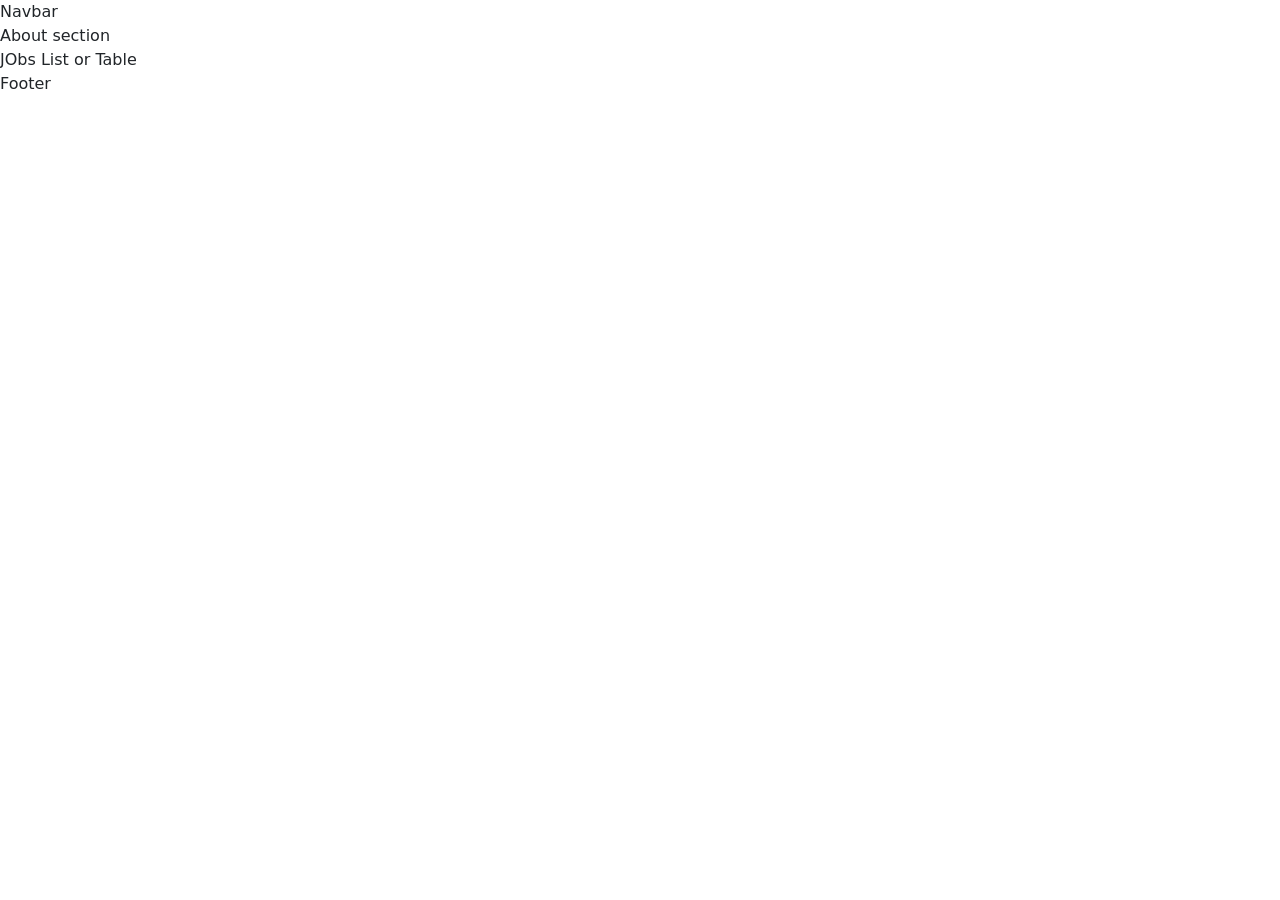
==== src/index.html @ fd12a552 "added bootsrtip" ====
<!DOCTYPE html>
<html lang="en">
<head>
    <meta charset="UTF-8">
    <meta name="viewport" content="width=device-width, initial-scale=1.0">
    <title>Jovian</title>
    <link href="https://cdn.jsdelivr.net/npm/bootstrap@5.3.8/dist/css/bootstrap.min.css" rel="stylesheet" integrity="sha384-sRIl4kxILFvY47J16cr9ZwB07vP4J8+LH7qKQnuqkuIAvNWLzeN8tE5YBujZqJLB" crossorigin="anonymous">

</head>
<body>
    <div> Navbar</div>
    <div> About section</div>
    <div> JObs List or Table</div>
    <div> Footer</div>
    <script src="https://cdn.jsdelivr.net/npm/bootstrap@5.3.8/dist/js/bootstrap.bundle.min.js" integrity="sha384-FKyoEForCGlyvwx9Hj09JcYn3nv7wiPVlz7YYwJrWVcXK/BmnVDxM+D2scQbITxI" crossorigin="anonymous"></script>

</body>
</html>
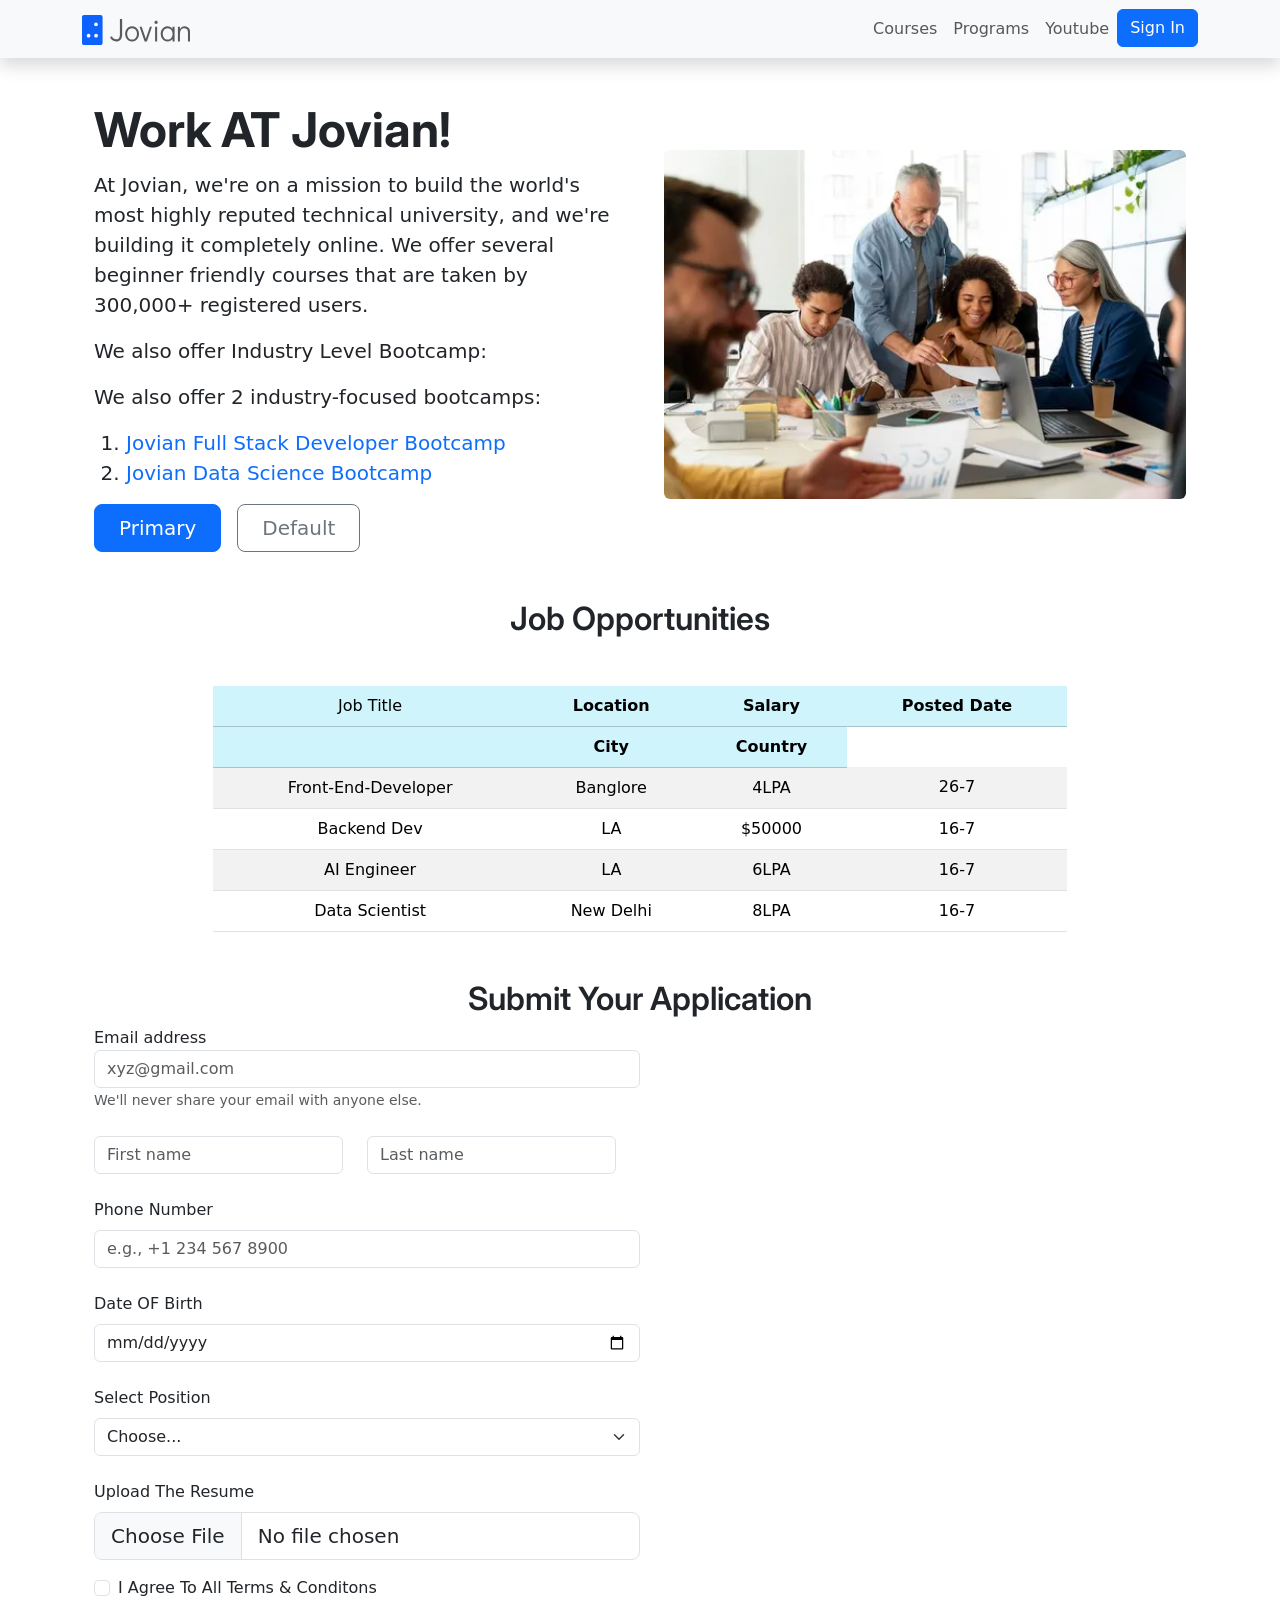
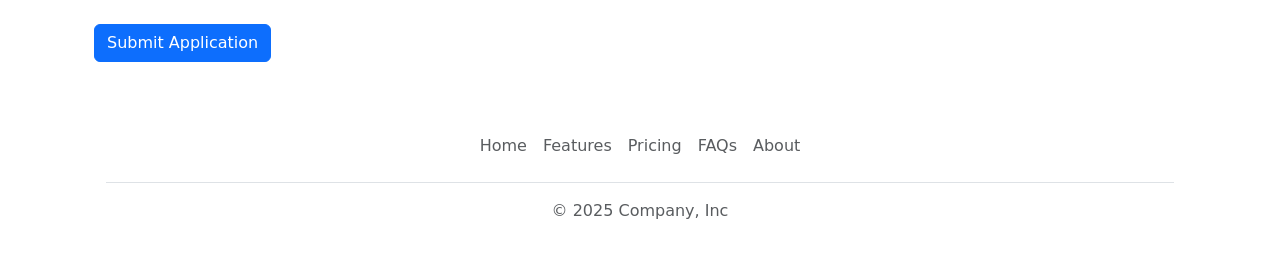
==== commit cd467a57: "Modified Using Bootstrap" ====
--- a/src/index.html
+++ b/src/index.html
@@ -1,18 +1,305 @@
-<!DOCTYPE html>
+<!doctype html>
 <html lang="en">
+
 <head>
-    <meta charset="UTF-8">
-    <meta name="viewport" content="width=device-width, initial-scale=1.0">
+    <meta charset="UTF-8" />
+    <meta name="viewport" content="width=device-width, initial-scale=1.0" />
     <title>Jovian</title>
-    <link href="https://cdn.jsdelivr.net/npm/bootstrap@5.3.8/dist/css/bootstrap.min.css" rel="stylesheet" integrity="sha384-sRIl4kxILFvY47J16cr9ZwB07vP4J8+LH7qKQnuqkuIAvNWLzeN8tE5YBujZqJLB" crossorigin="anonymous">
-
+    <link href="https://cdn.jsdelivr.net/npm/bootstrap@5.3.8/dist/css/bootstrap.min.css" rel="stylesheet"
+        integrity="sha384-sRIl4kxILFvY47J16cr9ZwB07vP4J8+LH7qKQnuqkuIAvNWLzeN8tE5YBujZqJLB" crossorigin="anonymous" />
+    <style>
+        :root {
+            --primary-colour: #3498db;
+            --secondary-colour: #2ecc71;
+            --font-size: 16px;
+        }
+
+        body {
+            /* background-color: var(--primary-colour); */
+            font-size: var(--font-size);
+        }
+    </style>
+    <link rel="preconnect" href="https://fonts.googleapis.com">
+    <link rel="preconnect" href="https://fonts.gstatic.com" crossorigin>
+    <link
+        href="https://fonts.googleapis.com/css2?family=Inter:ital,opsz,wght@0,14..32,100..900;1,14..32,100..900&display=swap"
+        rel="stylesheet">
+
+
+    <link rel="stylesheet" href="style.css" />
 </head>
+
 <body>
-    <div> Navbar</div>
-    <div> About section</div>
-    <div> JObs List or Table</div>
-    <div> Footer</div>
-    <script src="https://cdn.jsdelivr.net/npm/bootstrap@5.3.8/dist/js/bootstrap.bundle.min.js" integrity="sha384-FKyoEForCGlyvwx9Hj09JcYn3nv7wiPVlz7YYwJrWVcXK/BmnVDxM+D2scQbITxI" crossorigin="anonymous"></script>
+    <div>
+        <!-- logo -->
+        <nav class="navbar navbar-expand-lg bg-body-tertiary shadow">
+            <div class="container-md ">
+                <a class="navbar-brand" href="#"> <img id="logo" alt="Jovian Logo"
+                        src="images/d6f4074567727ce4d14de635e6debbbdc71b55f5.webp" height="60" class="d-md-none">
+                    <img id="logo" alt="Jovian Logo" src="images/jovian_logo.svg" height="30"
+                        class="d-md-inline d-none">
+                </a>
+
+                <button class="navbar-toggler" type="button" data-bs-toggle="collapse" data-bs-target="#navbarNav"
+                    aria-controls="navbarNav" aria-expanded="false" aria-label="Toggle navigation">
+                    <span class="navbar-toggler-icon"></span>
+                </button>
+                <div class="collapse navbar-collapse justify-content-end " id="navbarNav">
+                    <ul class="navbar-nav justify-content-end">
+                        <li class="nav-item">
+                            <a class="nav-link" aria-current="page" href="https://jovian.com/" target="_blank
+          ">Courses</a>
+                        </li>
+                        <li class="nav-item">
+                            <a class="nav-link" href="https://jovian.com/" target="_blank">Programs</a>
+                        </li>
+                        <li class="nav-item">
+                            <a class="nav-link" href="https://www.youtube.com/@jovianhq" target="_blank">Youtube</a>
+                        </li>
+                        <li class="nav-item">
+                            <!-- <a class="nav-link" href="https://jovian.com/" target="_blank">Sign In</a> -->
+                            <a class="btn btn-primary md-3" href="https://jovian.com/login" role="button">Sign In</a>
+                        </li>
+                    </ul>
+                </div>
+            </div>
+        </nav>
+    </div>
+
+    <!-- ABOUT JOVAIN SECTION -->
+    <div>
+        <div class="container col-xxl-8 px-4">
+            <div class="row flex-lg-row-reverse align-items-center g-5 py-5">
+                <div class="col-12 col-lg-6">
+                    <img src="images/people-working-as-team-company_23-2149136857.webp"
+                        class="d-block mx-lg-auto img-fluid rounded mx-auto mb-2 " alt="ppl-working-together"
+                        width="700" height="500" loading="lazy">
+                </div>
+                <div class="col-lg-6">
+
+                    <h1 class="display-5 fw-bold lh-1 mb-3 text-center text-lg-start"> Work AT Jovian! </h1>
+                    <p class="lead">At Jovian, we're on a mission to build the world's most highly reputed technical
+                        university, and we're building it completely online. We offer several beginner friendly courses
+                        that are taken by 300,000+ registered users.
+
+                    </p>
+                    <p class="lead"> We also offer Industry Level Bootcamp:
+                    <p class="lead">We also offer 2 industry-focused bootcamps:</p>
+                    <ol class="lead">
+                        <li>
+                            <a href="https://jovian.com">
+                                Jovian Full Stack Developer Bootcamp
+                            </a>
+                        </li>
+                        <li>
+                            <a href="https://www.jovian.com/data-science-bootcamp">
+                                Jovian Data Science Bootcamp
+                            </a>
+                        </li>
+                    </ol>
+
+                    </p>
+                    <div class="d-grid gap-2 d-md-flex justify-content-md-start">
+                        <button type="button" class="btn btn-primary btn-lg px-4 me-md-2">Primary</button>
+                        <button type="button" class="btn btn-outline-secondary btn-lg px-4">Default</button>
+
+                    </div>
+                </div>
+            </div>
+        </div>
+    </div>
+
+    <!-- JOBS LIST SECTION -->
+
+    <h2 class="text-center mb-5">Job Opportunities</h2>
+    <!-- JOBS LIST  Job Opportunities Bellow Dropdown Arrow👇-->
+    <!-- JOBS LIST  Job Opportunities Bellow Dropdown Arrow👇-->
+    <div class="container px-4 mt-5 d-md-none">
+        <div>
+            <div class="card mb-4">
+                <div class="card-body">
+                    <h5 class="card-title mb-3">Front-End-Developer</h5>
+                    <p class="card-text mb-1 text-body-secondary">Banglore , India , 12,00,000</p>
+                    <!-- <a href="#" class="btn btn-primary">go some</a> -->
+                </div>
+            </div>
+        </div>
+
+        <div>
+            <div class="card mb-4">
+                <div class="card-body">
+                    <h5 class="card-title mb-3">AI - Developer</h5>
+                    <p class="card-text mb-1 text-body-secondary">New Delhi,India,12,00,000</p>
+                    <!-- <a href="#" class="btn btn-primary">go some</a> -->
+                </div>
+            </div>
+        </div>
+
+        <div>
+            <div class="card mb-4">
+                <div class="card-body ">
+                    <h5 class="card-title mb-3">Data Scietist</h5>
+                    <p class="card-text mb-1 text-body-secondary text-centre">New York, $42,000</p>
+                    <!-- <a href="#" class="btn btn-primary">go some</a> -->
+                </div>
+            </div>
+        </div>
+
+        <div>
+            <div class="card mb-4">
+                <div class="card-body ">
+                    <h5 class="card-title mb-3">Devwloper</h5>
+                    <p class="card-text mb-1 text-body-secondary text-centre">Boston, $42,000</p>
+                    <!-- <a href="#" class="btn btn-primary">go some</a> -->
+                </div>
+            </div>
+        </div>
+
+    </div>
+
+    <!-- JOBS TABLE -->
+    <div class="mx-auto d-none d-md-block  col-lg-8 offset-lg-5" style="max-width:67% ">
+        <table class="table table-striped table-borderd ">
+            <thead>
+                <tr class="table-info text-center">
+                    <td scope="col">Job Title</td>
+                    <th scope="col">Location</th>
+                    <th scope="col">Salary</th>
+                    <th scope="col">Posted Date</th>
+                </tr>
+                <tr class="table-info text-center">
+                    <td></td>
+                    <th> City</th>
+                    <th>Country</th>
+                </tr>
+            </thead>
+            <tbody class="text-center">
+                <tr>
+                    <td scope="row">Front-End-Developer</td>
+                    <td>Banglore</td>
+                    <td>4LPA</td>
+                    <td>26-7</td>
+                </tr>
+                <tr>
+                    <td scope="row">Backend Dev</td>
+                    <td>LA</td>
+                    <td>$50000</td>
+                    <td>16-7</td>
+                </tr>
+                <tr>
+                    <td scope="row">AI Engineer</td>
+                    <td>LA</td>
+                    <td>6LPA</td>
+                    <td>16-7</td>
+                </tr>
+                <tr>
+                    <td scope="row">Data Scientist</td>
+                    <td>New Delhi </td>
+                    <td>8LPA</td>
+                    <td>16-7</td>
+                </tr>
+            </tbody>
+        </table>
+    </div>
+
+    <!-- APPLICATION FORM  -->
+    <div class="container px-4  mx-auto">
+        <h2 class="text-center mt-5">Submit Your Application </h2>
+        <form action="https;//frombold.com/s/3wvkl" method="post" enctype="multipart/form-data">
+            <!-- EMAIL -->
+            <div class="form-group col-sm-6">
+                <label for="exampleInputEmail1">Email address</label>
+                <input type="email" class="form-control text-centre" id="email" aria-describedby="emailHelp"
+                    placeholder="xyz@gmail.com">
+                <small id="emailHelp" class="form-text text-muted">We'll never share your email with anyone
+                    else.</small>
+            </div>
+
+            <!-- NAME NAME NAME NAME NAME NAME NAME NAME NAME  -->
+
+            <div class="row mt-4 col-sm-6">
+                <div class="col">
+                    <input type="text" class="form-control" placeholder="First name" aria-label="First name">
+                </div>
+                <div class="col">
+                    <input type="text" class="form-control" placeholder="Last name" aria-label="Last name">
+                </div>
+            </div>
+
+            <!-- PHONE NUMBER PHONE NUMBER PHONE NUMBER PHONE NUMBER PHONE NUMBER PHONE NUMBER PHONE NUMBER  -->
+
+            <div class="mb-3 mt-4 col-sm-6">
+                <label for="phoneNumber" class="form-label">Phone Number</label>
+                <input type="tel" class="form-control" id="phoneNumber" placeholder="e.g., +1 234 567 8900">
+            </div>
+
+            <!-- DOB DOB DOB DOB DOB DOB DOB DOB             DOB DOB DOB DOB DOB DOB DOB DOB -->
+            <div class="col-sm-6 mt-4">
+                <label for="dob" class="form-label">Date OF Birth </label>
+                <input type="date" class="form-control" id="phoneNumber" name="Phone" required>
+            </div>
+            <!-- DROPDOWN DROPDOWN DROPDOWN DROPDOWN DROPDOWN DROPDOWN DROPDOWN DROPDOWN DROPDOWN DROPDOWN DROPDOWN DROPDOWN  -->
+            <!-- <div class="form-group col-md-4 mt-4">
+                <label for="inputState">Position Applied</label>
+                <select id="inputState" class="form-control">
+                    <option selected>Full Stack</option>
+                    <option> Web Developer</option>
+                    <option> AI eni</option>
+                    <option>Data Scientist</option>
+                </select>
+            </div> -->
+            <div class="col-auto  col-sm-6 mt-4">
+                <label class="mr-sm-2 sr-only mb-2" for="inlineFormCustomSelect">Select Position </label>
+                <select class="form-select mr-sm-2" id="inlineFormCustomSelect">
+                    <option selected>Choose...</option>
+                    <option value="1">FSD</option>
+                    <option value="2">FED</option>
+                    <option value="3">AI Engineer</option>
+                    <option value="4">Data Scientist</option>
+                </select>
+            </div>
+            <!-- FILE UPLOAD FILE UPLOAD FILE UPLOAD FILE UPLOAD FILE UPLOAD FILE UPLOAD FILE UPLOAD FILE UPLOAD  -->
+            <div class="col-sm-6 mt-4">
+                <label for="formFileLg" class="form-label">Upload The Resume</label>
+                <input class="form-control form-control-lg" id="formFileLg" type="file" />
+            </div>
+            <!-- CHECKBOX CHECKBOX CHECKBOX CHECKBOX V VCHECKBOX CHECKBOX CHECKBOX  -->
+            <div class="mt-3">
+                <div class="form-check">
+                    <input class="form-check-input" type="checkbox" value="" id="flexCheckIndeterminate">
+                    <label class="form-check-label" for="flexCheckIndeterminate">
+                        I Agree To All Terms & Conditons
+                    </label>
+                </div>
+            </div>
+            <!-- BUTTON BUTTON BUTTON BUTTON BUTTON BUTTON BUTTON BUTTON BUTTON BUTTON  -->
+            <div class="mt-4 col-md-3">
+                <button type="submit" class="btn btn-primary"> Submit Application </button>
+            </div>
+<!-- FOOTER FOOTER FOOTER FOOTER FOOTER FOOTER FOOTFOOTER ER FOOTER FOOTER FOOTER FOOTER FOOTER FOOTER  -->
+            <div class="mt-5 mtb-0">
+                <div class="container">
+                    <footer class="py-3 my-4">
+                        <ul class="nav justify-content-center border-bottom pb-3 mb-3">
+                            <li class="nav-item"><a href="#" class="nav-link px-2 text-body-secondary">Home</a></li>
+                            <li class="nav-item"><a href="#" class="nav-link px-2 text-body-secondary">Features</a></li>
+                            <li class="nav-item"><a href="#" class="nav-link px-2 text-body-secondary">Pricing</a></li>
+                            <li class="nav-item"><a href="#" class="nav-link px-2 text-body-secondary">FAQs</a></li>
+                            <li class="nav-item"><a href="#" class="nav-link px-2 text-body-secondary">About</a></li>
+                        </ul>
+                        <p class="text-center text-body-secondary">© 2025 Company, Inc</p>
+                    </footer>
+                </div>
+            </div>
+        </form>
+
+    </div>
+
+    <script src="https://cdn.jsdelivr.net/npm/bootstrap@5.3.8/dist/js/bootstrap.bundle.min.js"
+        integrity="sha384-FKyoEForCGlyvwx9Hj09JcYn3nv7wiPVlz7YYwJrWVcXK/BmnVDxM+D2scQbITxI"
+        crossorigin="anonymous"></script>
+
 
 </body>
+
 </html>
--- a/src/style.css
+++ b/src/style.css
@@ -0,0 +1,16 @@
+:root{
+    --bs-font-sans-sarif:"Roboto",sans-sarif;
+    --bs-blue:#2067F5;
+    --bs-primary:#2067F5;
+}
+h1,h2,h3,h4,h5,h6{
+      font-family: "Inter", sans-serif;
+      font-weight: 600;
+}
+a{
+    text-decoration:none;
+}
+table{
+    width: 80%;
+    
+}
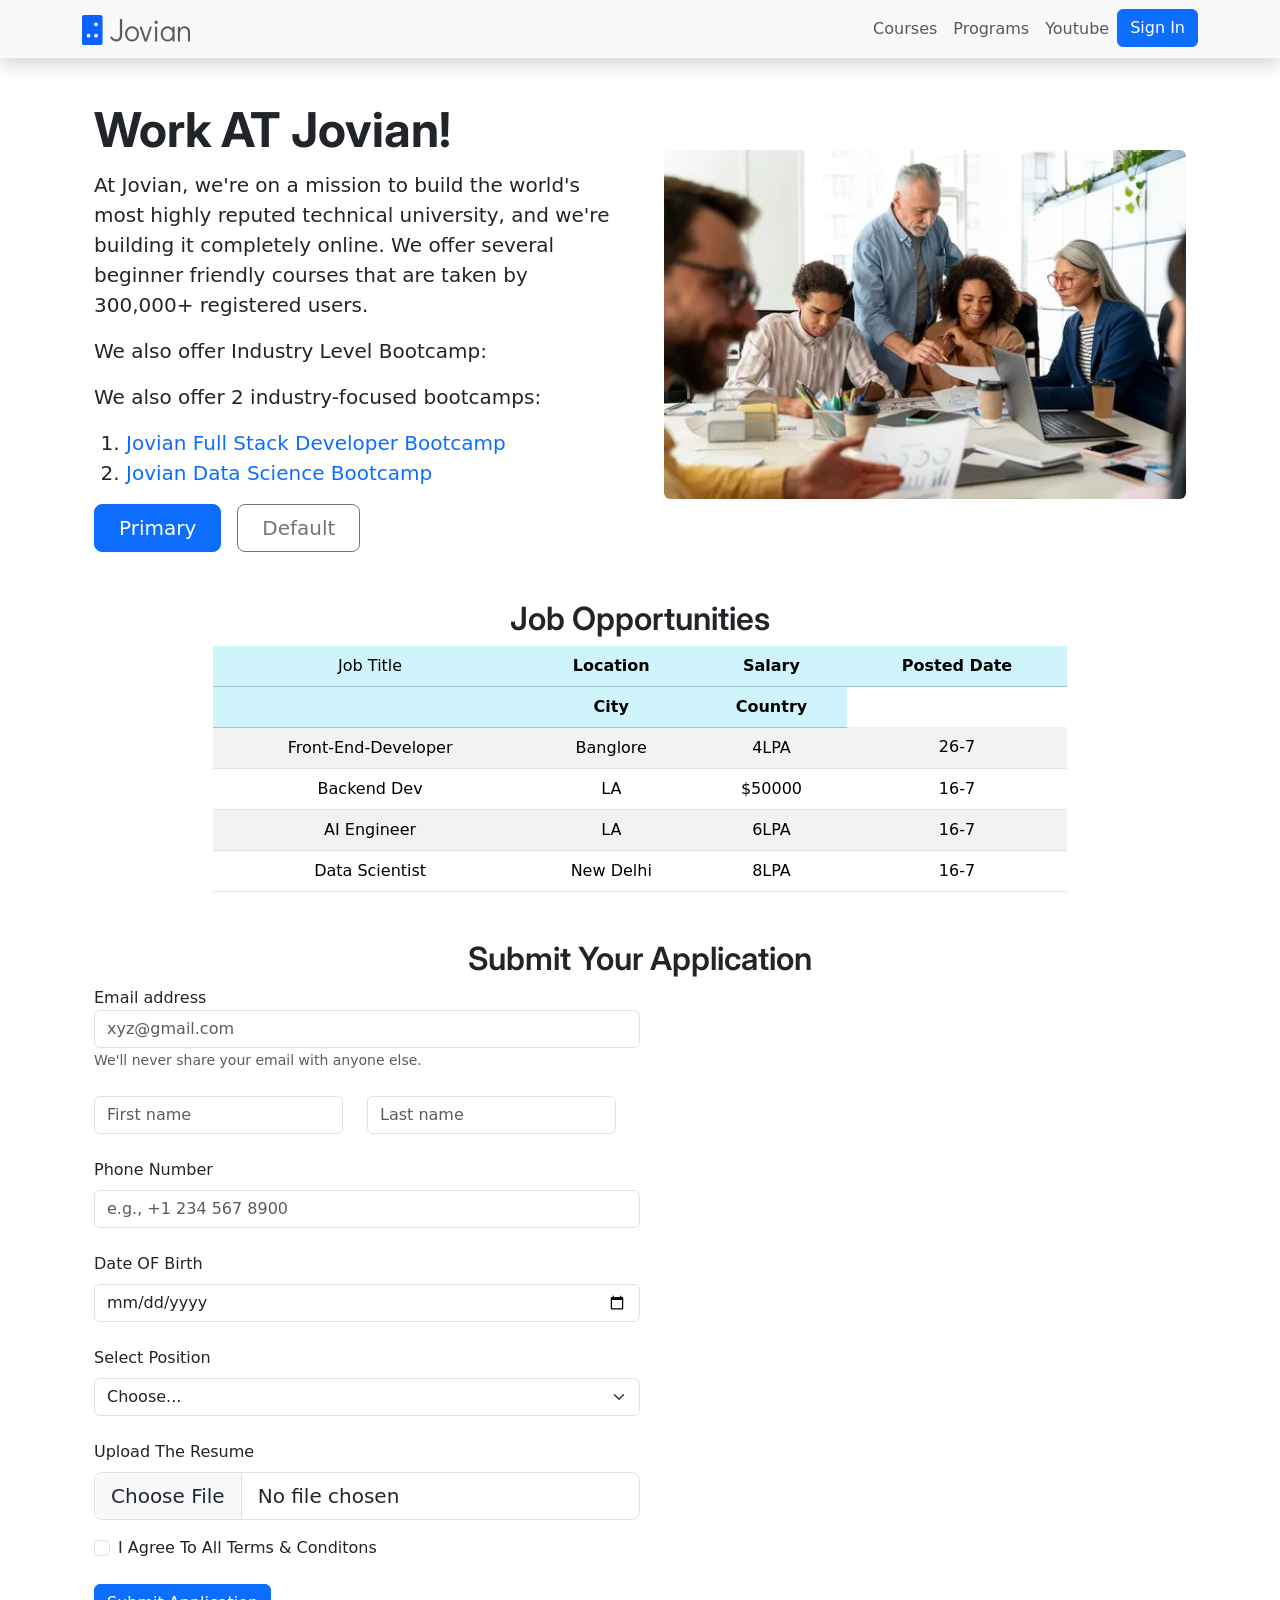
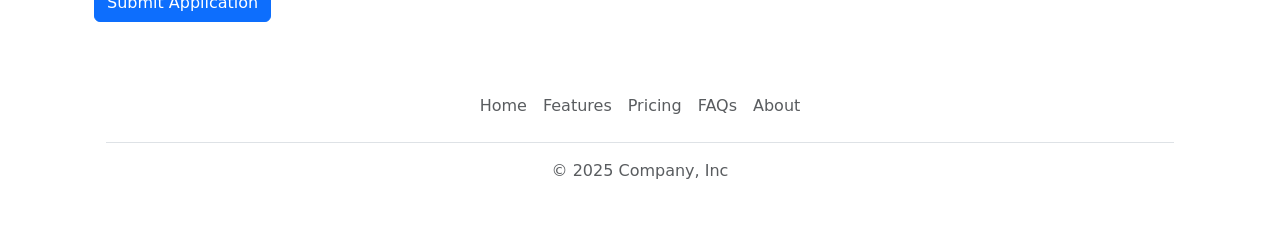
==== commit 289ae1a7: "some inor Edit" ====
--- a/src/index.html
+++ b/src/index.html
@@ -29,6 +29,10 @@
     <link rel="stylesheet" href="style.css" />
 </head>
 
+
+ <!-- BODY BODY BODY BODY BODY BODY BODY BODY BODY BODY BODY BODY BODY BODY BODY BODY BODY BODY BODY BODY BODY BODY BODY BODY BODY BODY BODY  -->
+
+
 <body>
     <div>
         <!-- logo -->
@@ -111,7 +115,7 @@
 
     <!-- JOBS LIST SECTION -->
 
-    <h2 class="text-center mb-5">Job Opportunities</h2>
+    <h2 class="text-center mb-2">Job Opportunities</h2>
     <!-- JOBS LIST  Job Opportunities Bellow Dropdown Arrow👇-->
     <!-- JOBS LIST  Job Opportunities Bellow Dropdown Arrow👇-->
     <div class="container px-4 mt-5 d-md-none">
@@ -205,7 +209,7 @@
     <!-- APPLICATION FORM  -->
     <div class="container px-4  mx-auto">
         <h2 class="text-center mt-5">Submit Your Application </h2>
-        <form action="https;//frombold.com/s/3wvkl" method="post" enctype="multipart/form-data">
+        <form action="https://formbold.com/s/3GaX1" method="POST" enctype="multipart/form-data">
             <!-- EMAIL -->
             <div class="form-group col-sm-6">
                 <label for="exampleInputEmail1">Email address</label>
@@ -276,9 +280,9 @@
             <div class="mt-4 col-md-3">
                 <button type="submit" class="btn btn-primary"> Submit Application </button>
             </div>
-<!-- FOOTER FOOTER FOOTER FOOTER FOOTER FOOTER FOOTFOOTER ER FOOTER FOOTER FOOTER FOOTER FOOTER FOOTER  -->
-            <div class="mt-5 mtb-0">
-                <div class="container">
+            <!-- FOOTER FOOTER FOOTER FOOTER FOOTER FOOTER FOOTFOOTER ER FOOTER FOOTER FOOTER FOOTER FOOTER FOOTER  -->
+            <div class="mt-5 mtb-0 footer ">
+                <div class="container"> 
                     <footer class="py-3 my-4">
                         <ul class="nav justify-content-center border-bottom pb-3 mb-3">
                             <li class="nav-item"><a href="#" class="nav-link px-2 text-body-secondary">Home</a></li>
